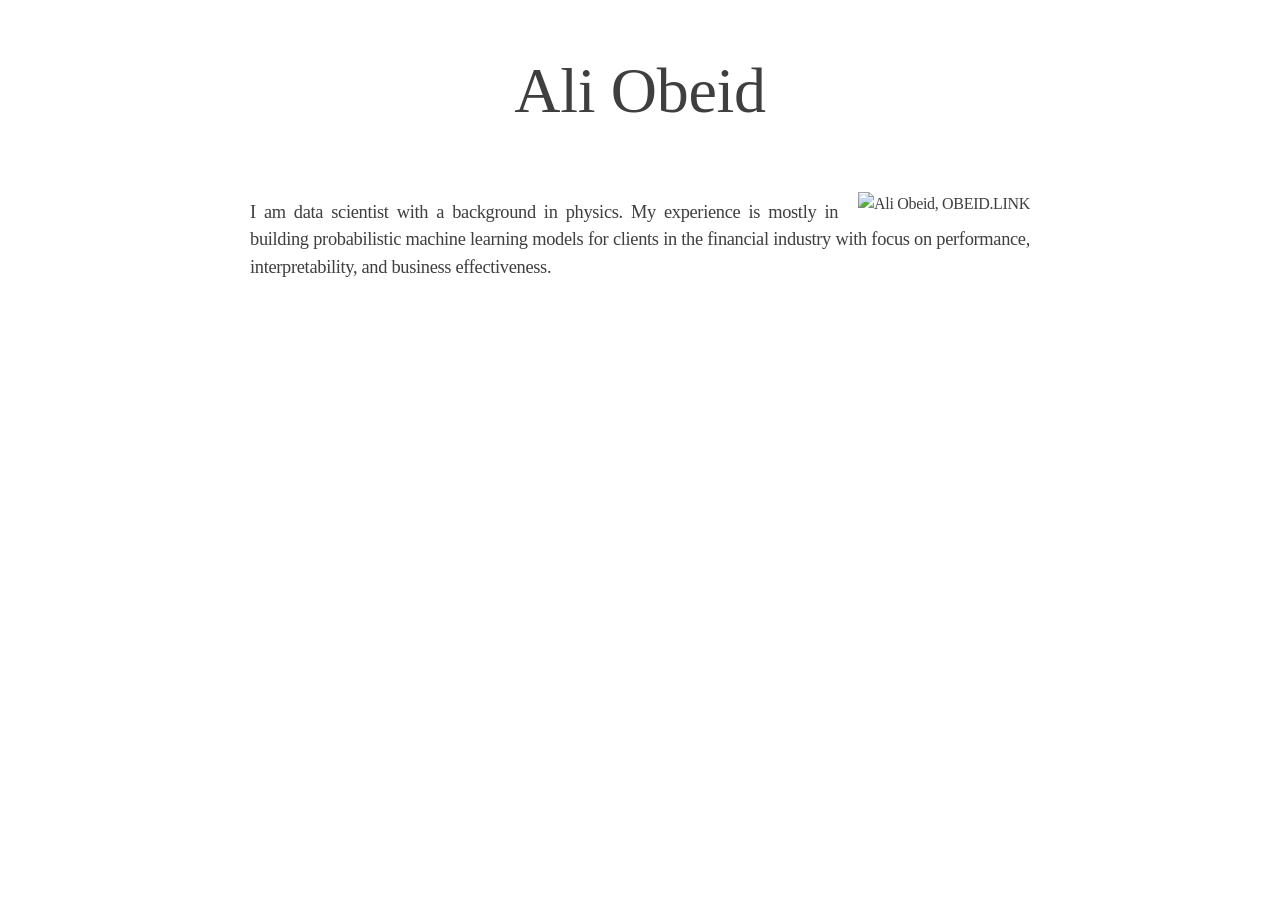
==== index.html @ 1c3c95fd "Update index.html" ====
<!doctype html>
<html lang="en">

<head>
 
    <meta charset="utf-8">
    <meta name="viewport" content="width=device-width, initial-scale=0.5">
    <meta name="Ali Obeid" content="Risk Data Scientist" >

    <link rel="stylesheet" href="../../fonts/Serif/cmun-serif.css" />
    <link rel="stylesheet" href="../../fonts/Serif-Slanted/cmun-serif-slanted.css" />
    <link href="../../css/style.css" rel="stylesheet">

    
    
    <title>Ali Obeid | Risk Data Scientist </title></head>


<body >
  <header>

 
        
        <h1> Ali Obeid </h1> 
    </header>

    <div class="floatrightimgcontainer">
        <img src="img/portrait1.jpg" alt="Ali Obeid, OBEID.LINK" >
    </div>

    <p> I am data scientist with a background in physics. My experience is mostly
        in building probabilistic machine learning models for clients in the 
        financial industry with focus on performance, interpretability,
        and business effectiveness.  


    </p>
    
    
      <footer>
   <!-- Email: </p>  --> <p>
    </footer>
    
</body>



</html>
---- css/style.css ----
* {font-family: 'CMS';letter-spacing:-0.02rem;line-height:1.5}


body {background-color:rgb(255, 255, 255) ;
     color:rgb(63, 63, 63);
     margin: 0 auto; 
    max-width:  800px;
    text-align: justify}


header h1{ 

   
     text-align: center;
     font-weight:normal; 
     font-size:400% }

body p {margin: 60px 10px 10px 10px;font-size:115% ;text-align: justify}

.floatrightimgcontainer{

    margin: 10px 10px 10px 20px;
    float: right;
}
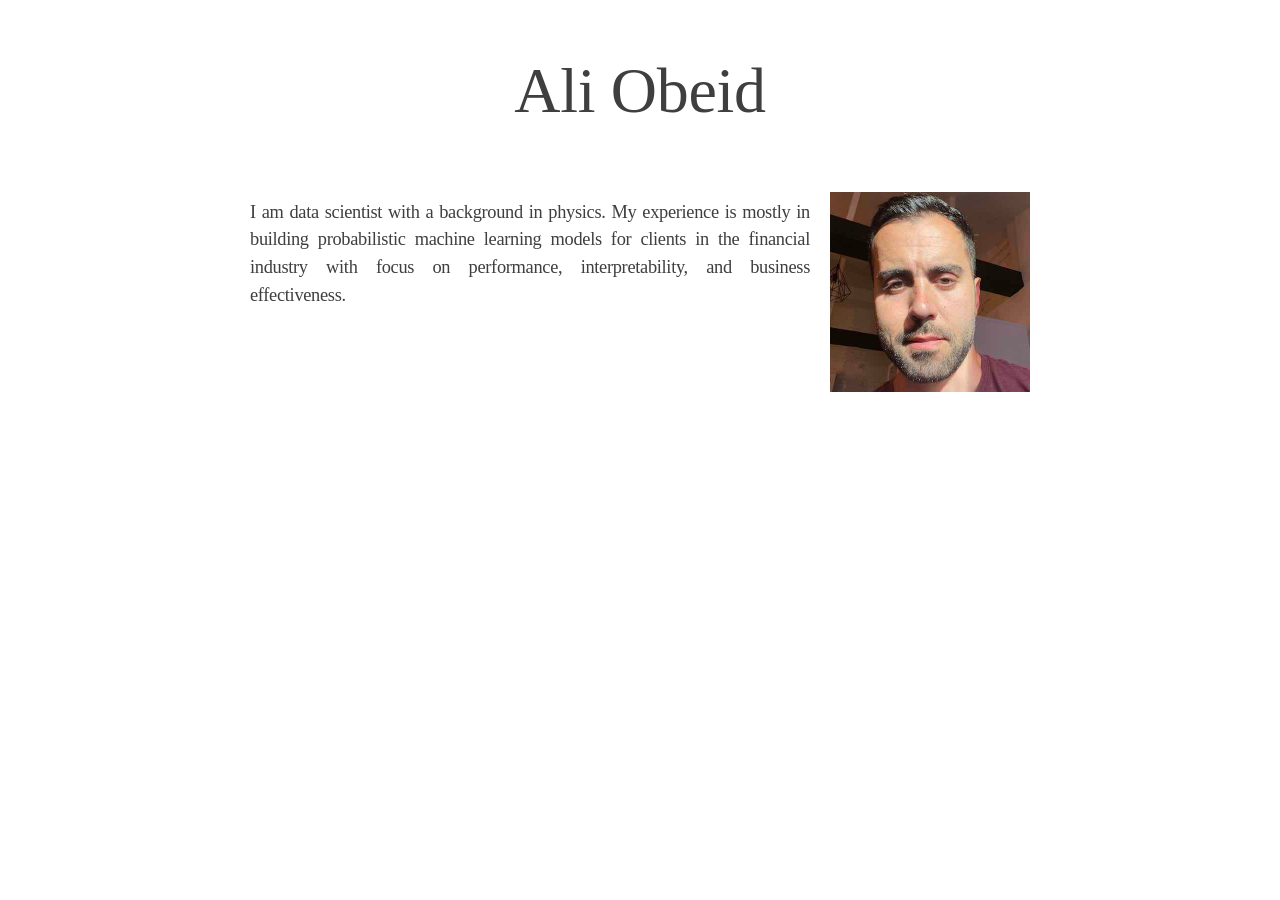
==== commit eb699730: "Update index.html" ====
--- a/index.html
+++ b/index.html
@@ -26,7 +26,7 @@
     </header>
 
     <div class="floatrightimgcontainer">
-        <img src="img/portrait1.jpg" alt="Ali Obeid, OBEID.LINK" >
+        <img src="img/portrait1.jpg" alt="Ali Obeid, OBEID.LINK" width="200">
     </div>
 
     <p> I am data scientist with a background in physics. My experience is mostly
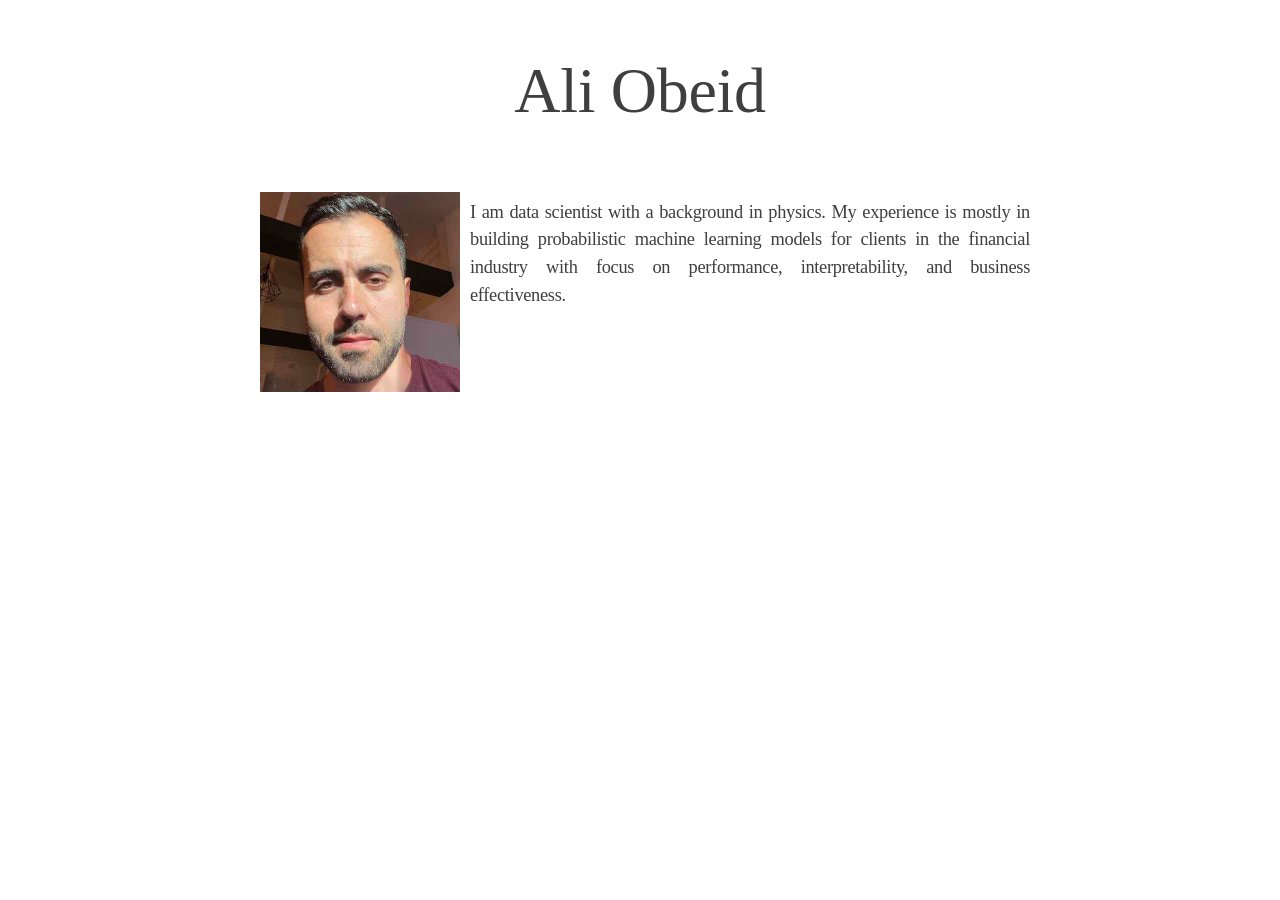
==== commit 7c3fcefd: "Update index.html" ====
--- a/index.html
+++ b/index.html
@@ -19,15 +19,13 @@
 
 <body >
   <header>
+        <h1> Ali Obeid </h1> 
+        <div class="floatrightimgcontainer">
+          <img src="img/portrait1.jpg" alt="Ali Obeid, OBEID.LINK" width="200">
+        </div>
+  </header>
 
- 
-        
-        <h1> Ali Obeid </h1> 
-    </header>
 
-    <div class="floatrightimgcontainer">
-        <img src="img/portrait1.jpg" alt="Ali Obeid, OBEID.LINK" width="200">
-    </div>
 
     <p> I am data scientist with a background in physics. My experience is mostly
         in building probabilistic machine learning models for clients in the 
--- a/css/style.css
+++ b/css/style.css
@@ -20,7 +20,7 @@
 .floatrightimgcontainer{
 
     margin: 10px 10px 10px 20px;
-    float: right;
+    float: left;
 }
 
 
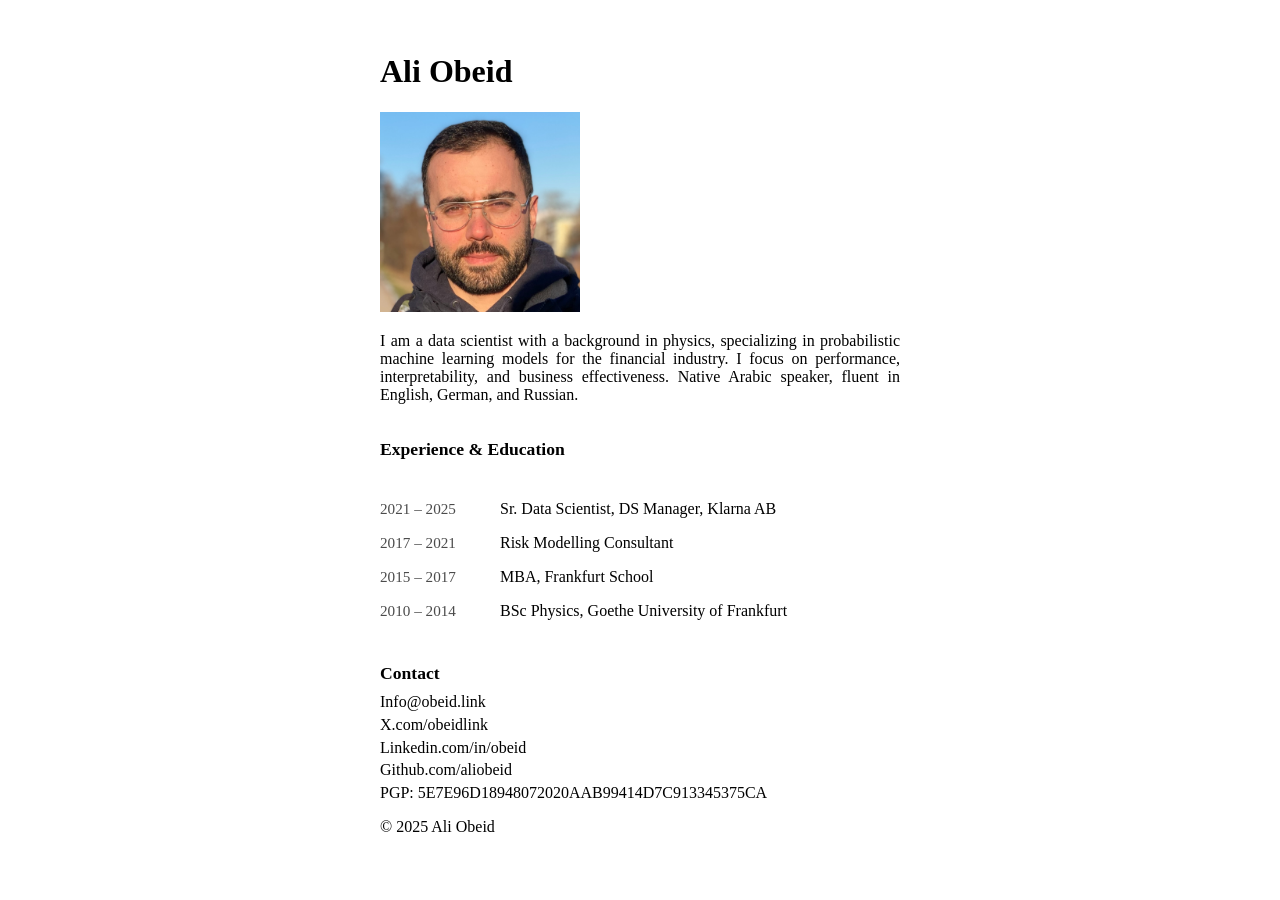
==== commit 3cd58e3c: "site from scratch" ====
--- a/index.html
+++ b/index.html
@@ -1,47 +1,100 @@
-
 <!doctype html>
 <html lang="en">
-
 <head>
- 
     <meta charset="utf-8">
-    <meta name="viewport" content="width=device-width, initial-scale=0.5">
-    <meta name="Ali Obeid" content="Risk Data Scientist" >
-
-    <link rel="stylesheet" href="../../fonts/Serif/cmun-serif.css" />
-    <link rel="stylesheet" href="../../fonts/Serif-Slanted/cmun-serif-slanted.css" />
-    <link href="../../css/style.css" rel="stylesheet">
-
+    <meta name="description" content="Ali Obeid - Risk Data Scientist">
+    <title>Ali Obeid | Risk Data Scientist</title>
+    <style>
+        body {
+            max-width: 65ch;
+            margin: 0 auto;
+            padding: 2em;
+        }
+        @media (prefers-color-scheme: dark) {
+            body {
+                background-color: #1a1a1a;
+                color: #bbbbbb;
+            }
+        }
+        p {
+            text-align: justify;
+        }
+        .cv-table {
+            width: 100%;
+            max-width: 600px;
+            margin: 2em 0;
+            border-collapse: collapse;
+            background: transparent;
+        }
+        
+        .cv-table td {
+            padding: 0.5em 0;
+            border: none;
+            vertical-align: top;
+        }
+        
+        .cv-table .date {
+            width: 120px;
+            opacity: 0.7;
+            font-size: 0.95em;
+        }
+        
+        .cv-table .title {
+            font-weight: normal;
+        }
+        
+        .section-title {
+            margin-top: 2em;
+            margin-bottom: 0.5em;
+            font-size: 1.1em;
+        }
+        
+        .contact-item {
+            margin: 0.3em 0;
+        }
+        
+    </style>
+</head>
+<body>
+    <header>
+        <h1>Ali Obeid</h1>
+        <div class="floatrightimgcontainer">
+            <img src="img/portrait1.jpg" alt="Ali Obeid" width="200">
+        </div>
+    </header>
     
+    <p>
+I am a data scientist with a background in physics, specializing in probabilistic machine learning models for the financial industry. I focus on performance, interpretability, and business effectiveness. Native Arabic speaker, fluent in English, German, and Russian.    </p>
     
-    <title>Ali Obeid | Risk Data Scientist </title></head>
-
-
-<body >
-  <header>
-        <h1> Ali Obeid </h1> 
-        <div class="floatrightimgcontainer">
-          <img src="img/portrait1.jpg" alt="Ali Obeid, OBEID.LINK" width="200">
-        </div>
-  </header>
-
-
-
-    <p> I am data scientist with a background in physics. My experience is mostly
-        in building probabilistic machine learning models for clients in the 
-        financial industry with focus on performance, interpretability,
-        and business effectiveness.  
-
-
-    </p>
+    <h2 class="section-title">Experience & Education</h2>
+    <table class="cv-table">
+        <tr>
+            <td class="date">2021 – 2025</td>
+            <td class="title">Sr. Data Scientist, DS Manager, Klarna AB</td>
+        </tr>
+        <tr>
+            <td class="date">2017 – 2021</td>
+            <td class="title"> Risk Modelling Consultant</td>
+        </tr>
+        <tr>
+            <td class="date">2015 – 2017</td>
+            <td class="title">MBA, Frankfurt School</td>
+        </tr>
+        <tr>
+            <td class="date">2010 – 2014</td>
+            <td class="title">BSc Physics, Goethe University of Frankfurt </td>
+        </tr>
+    </table>
     
+    <h2 class="section-title">Contact</h2>
+    <div class="contact-item">Info@obeid.link</div>
+    <div class="contact-item">X.com/obeidlink</div>
+    <div class="contact-item">Linkedin.com/in/obeid</div>
+    <div class="contact-item">Github.com/aliobeid</div>
+    <div class="contact-item">PGP: 5E7E96D18948072020AAB99414D7C913345375CA </div>
     
-      <footer>
-   <!-- Email: </p>  --> <p>
+    <footer>
+        <p>&copy; 2025 Ali Obeid</p>
     </footer>
-    
 </body>
-
-
-
 </html>
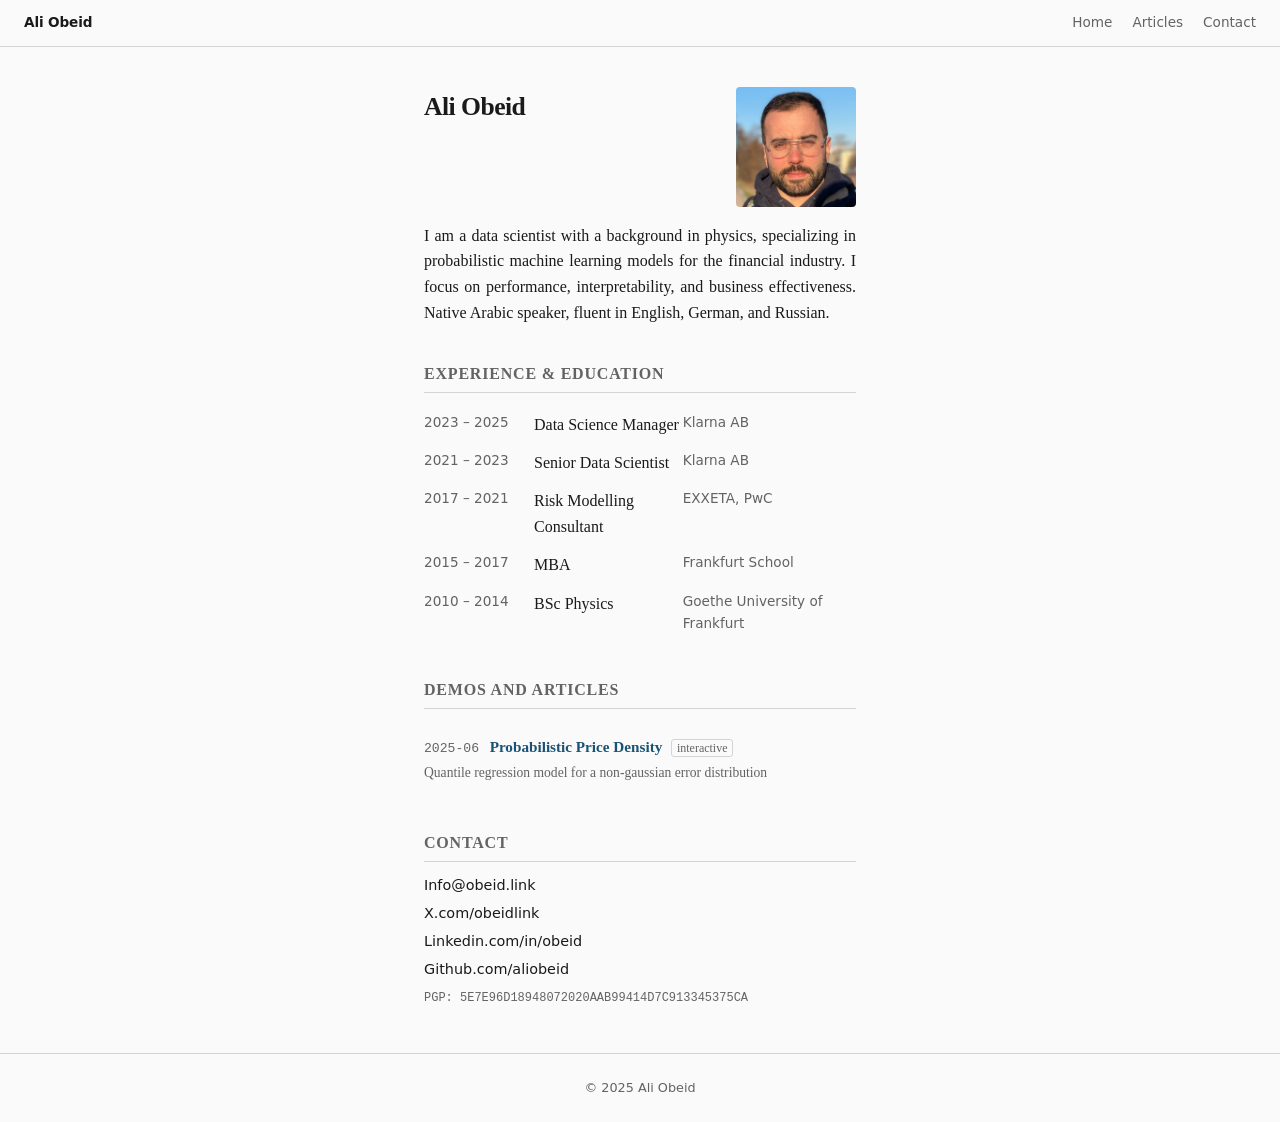
==== commit 2343c6dc: "page refresh" ====
--- a/index.html
+++ b/index.html
@@ -2,99 +2,84 @@
 <html lang="en">
 <head>
     <meta charset="utf-8">
+    <meta name="viewport" content="width=device-width, initial-scale=1.0">
     <meta name="description" content="Ali Obeid - Risk Data Scientist">
-    <title>Ali Obeid | Risk Data Scientist</title>
-    <style>
-        body {
-            max-width: 65ch;
-            margin: 0 auto;
-            padding: 2em;
-        }
-        @media (prefers-color-scheme: dark) {
-            body {
-                background-color: #1a1a1a;
-                color: #bbbbbb;
-            }
-        }
-        p {
-            text-align: justify;
-        }
-        .cv-table {
-            width: 100%;
-            max-width: 600px;
-            margin: 2em 0;
-            border-collapse: collapse;
-            background: transparent;
-        }
-        
-        .cv-table td {
-            padding: 0.5em 0;
-            border: none;
-            vertical-align: top;
-        }
-        
-        .cv-table .date {
-            width: 120px;
-            opacity: 0.7;
-            font-size: 0.95em;
-        }
-        
-        .cv-table .title {
-            font-weight: normal;
-        }
-        
-        .section-title {
-            margin-top: 2em;
-            margin-bottom: 0.5em;
-            font-size: 1.1em;
-        }
-        
-        .contact-item {
-            margin: 0.3em 0;
-        }
-        
-    </style>
+    <title>Ali Obeid</title>
+    <link rel="icon" href="/favicon.svg" type="image/svg+xml">
+    <link rel="stylesheet" href="/shared/style.css">
+    <link rel="stylesheet" href="/home.css">
 </head>
 <body>
-    <header>
-        <h1>Ali Obeid</h1>
-        <div class="floatrightimgcontainer">
-            <img src="img/portrait1.jpg" alt="Ali Obeid" width="200">
+    <nav class="site-nav">
+        <a class="site-nav-name" href="/">Ali Obeid</a>
+        <div class="site-nav-links">
+            <a href="/">Home</a>
+            <a href="#articles">Articles</a>
+            <a href="#contact">Contact</a>
         </div>
-    </header>
-    
-    <p>
-I am a data scientist with a background in physics, specializing in probabilistic machine learning models for the financial industry. I focus on performance, interpretability, and business effectiveness. Native Arabic speaker, fluent in English, German, and Russian.    </p>
-    
-    <h2 class="section-title">Experience & Education</h2>
-    <table class="cv-table">
-        <tr>
-            <td class="date">2021 – 2025</td>
-            <td class="title">Sr. Data Scientist, DS Manager, Klarna AB</td>
-        </tr>
-        <tr>
-            <td class="date">2017 – 2021</td>
-            <td class="title"> Risk Modelling Consultant</td>
-        </tr>
-        <tr>
-            <td class="date">2015 – 2017</td>
-            <td class="title">MBA, Frankfurt School</td>
-        </tr>
-        <tr>
-            <td class="date">2010 – 2014</td>
-            <td class="title">BSc Physics, Goethe University of Frankfurt </td>
-        </tr>
-    </table>
-    
-    <h2 class="section-title">Contact</h2>
-    <div class="contact-item">Info@obeid.link</div>
-    <div class="contact-item">X.com/obeidlink</div>
-    <div class="contact-item">Linkedin.com/in/obeid</div>
-    <div class="contact-item">Github.com/aliobeid</div>
-    <div class="contact-item">PGP: 5E7E96D18948072020AAB99414D7C913345375CA </div>
-    
-    <footer>
-        <p>&copy; 2025 Ali Obeid</p>
+    </nav>
+
+    <main class="page">
+        <div class="intro">
+            <div>
+                <h1>Ali Obeid</h1>
+            </div>
+            <img src="/img/portrait1.jpg" alt="Ali Obeid" class="portrait">
+        </div>
+
+        <p>
+            I am a data scientist with a background in physics, specializing in probabilistic machine learning models for the financial industry. I focus on performance, interpretability, and business effectiveness. Native Arabic speaker, fluent in English, German, and Russian.
+        </p>
+
+        <h2>Experience &amp; Education</h2>
+        <table class="cv-table">
+            <tr>
+                <td class="date">2023 &ndash; 2025</td>
+                <td class="title">Data Science Manager</td>
+                <td class="org">Klarna AB</td>
+            </tr>
+	     <tr>
+                <td class="date">2021 &ndash; 2023</td>
+                <td class="title">Senior Data Scientist</td>
+                <td class="org">Klarna AB</td>
+
+            <tr>
+                <td class="date">2017 &ndash; 2021</td>
+                <td class="title">Risk Modelling Consultant</td>
+		<td class="org">EXXETA, PwC</td>
+            </tr>
+            <tr>
+                <td class="date">2015 &ndash; 2017</td>
+                <td class="title">MBA</td>
+                <td class="org">Frankfurt School</td>
+            </tr>
+            <tr>
+                <td class="date">2010 &ndash; 2014</td>
+                <td class="title">BSc Physics</td>
+                <td class="org">Goethe University of Frankfurt</td>
+            </tr>
+        </table>
+
+        <h2 id="articles">Demos and Articles</h2>
+        <ul class="article-list">
+            <li>
+                <span class="article-date">2025-06</span>
+                <a class="article-title" href="/quantreg/">Probabilistic Price Density</a>
+                <span class="article-tag">interactive</span>
+                <div class="article-desc">Quantile regression model for a non-gaussian error distribution</div>
+            </li>
+        </ul>
+
+        <h2 id="contact">Contact</h2>
+        <div class="contact-item"><a href="mailto:Info@obeid.link">Info@obeid.link</a></div>
+        <div class="contact-item"><a href="https://X.com/obeidlink">X.com/obeidlink</a></div>
+        <div class="contact-item"><a href="https://Linkedin.com/in/obeid">Linkedin.com/in/obeid</a></div>
+        <div class="contact-item"><a href="https://Github.com/aliobeid">Github.com/aliobeid</a></div>
+        <div class="contact-item" style="font-family:var(--mono);font-size:0.75rem;margin-top:0.5rem;color:var(--muted);">PGP: 5E7E96D18948072020AAB99414D7C913345375CA</div>
+    </main>
+
+    <footer class="site-footer">
+        &copy; 2025 Ali Obeid
     </footer>
 </body>
 </html>
--- a/shared/style.css
+++ b/shared/style.css
@@ -0,0 +1,93 @@
+/* ── Base reset ── */
+*, *::before, *::after { box-sizing: border-box; }
+
+/* ── Theme variables ── */
+:root {
+  --bg:      #fafafa;
+  --bg-alt:  #f0f0f0;
+  --panel:   #ffffff;
+  --border:  #d4d4d4;
+  --text:    #1a1a1a;
+  --muted:   #636363;
+  --accent:  #2a2a2a;
+  --link:    #1a5276;
+  --font:    'Charter', 'Bitstream Charter', 'Georgia', 'Times New Roman', serif;
+  --sans:    -apple-system, BlinkMacSystemFont, 'Segoe UI', system-ui, sans-serif;
+  --mono:    'SF Mono', 'Fira Code', 'Cascadia Code', 'Consolas', monospace;
+}
+
+@media (prefers-color-scheme: dark) {
+  :root {
+    --bg:      #141414;
+    --bg-alt:  #1c1c1c;
+    --panel:   #1a1a1a;
+    --border:  #2e2e2e;
+    --text:    #c8c8c8;
+    --muted:   #7a7a7a;
+    --accent:  #d4d4d4;
+    --link:    #7aafcf;
+  }
+}
+
+/* ── Base ── */
+body {
+  font-family: var(--font);
+  background: var(--bg);
+  color: var(--text);
+  margin: 0;
+  padding: 0;
+  line-height: 1.6;
+  -webkit-font-smoothing: antialiased;
+}
+
+a {
+  color: var(--link);
+  text-decoration: none;
+}
+a:hover {
+  text-decoration: underline;
+}
+
+/* ── Site nav ── */
+.site-nav {
+  border-bottom: 1px solid var(--border);
+  padding: 0.75rem 1.5rem;
+  display: flex;
+  align-items: center;
+  gap: 1.5rem;
+  font-family: var(--sans);
+  font-size: 0.85rem;
+}
+.site-nav-name {
+  font-weight: 600;
+  color: var(--text);
+  text-decoration: none;
+  letter-spacing: -0.01em;
+}
+.site-nav-name:hover {
+  text-decoration: none;
+}
+.site-nav-links {
+  display: flex;
+  gap: 1.25rem;
+  margin-left: auto;
+}
+.site-nav-links a {
+  color: var(--muted);
+  text-decoration: none;
+  transition: color 0.15s;
+}
+.site-nav-links a:hover {
+  color: var(--text);
+  text-decoration: none;
+}
+
+/* ── Site footer ── */
+.site-footer {
+  border-top: 1px solid var(--border);
+  padding: 1.5rem;
+  font-family: var(--sans);
+  font-size: 0.8rem;
+  color: var(--muted);
+  text-align: center;
+}
--- a/home.css
+++ b/home.css
@@ -0,0 +1,113 @@
+.page {
+    max-width: 60ch;
+    margin: 0 auto;
+    padding: 2.5rem 1.5rem;
+}
+h1 {
+    font-size: 1.6rem;
+    font-weight: 600;
+    margin: 0 0 0.25rem;
+    letter-spacing: -0.02em;
+}
+.intro {
+    display: flex;
+    justify-content: space-between;
+    align-items: flex-start;
+    gap: 1.5rem;
+}
+.portrait {
+    width: 120px;
+    height: 120px;
+    object-fit: cover;
+    border-radius: 4px;
+    flex-shrink: 0;
+}
+.subtitle {
+    color: var(--muted);
+    font-size: 0.95rem;
+    margin-bottom: 1.75rem;
+}
+p {
+    text-align: justify;
+    hyphens: auto;
+}
+h2 {
+    font-size: 1rem;
+    font-weight: 600;
+    text-transform: uppercase;
+    letter-spacing: 0.05em;
+    color: var(--muted);
+    margin: 2.25rem 0 0.75rem;
+    border-bottom: 1px solid var(--border);
+    padding-bottom: 0.35rem;
+}
+.cv-table {
+    width: 100%;
+    border-collapse: collapse;
+}
+.cv-table td {
+    padding: 0.4rem 0;
+    border: none;
+    vertical-align: top;
+}
+.cv-table .date {
+    width: 110px;
+    color: var(--muted);
+    font-family: var(--sans);
+    font-size: 0.85rem;
+}
+.cv-table .title {
+    font-weight: normal;
+}
+.cv-table .org {
+    color: var(--muted);
+    font-family: var(--sans);
+    font-size: 0.85rem;
+}
+.contact-item {
+    margin: 0.3rem 0;
+    font-family: var(--sans);
+    font-size: 0.9rem;
+}
+.contact-item a {
+    color: inherit;
+    text-decoration: none;
+}
+.contact-item a:hover {
+    text-decoration: underline;
+}
+.article-list {
+    list-style: none;
+    padding: 0;
+}
+.article-list li {
+    padding: 0.6rem 0;
+    border-bottom: 1px solid var(--border);
+}
+.article-list li:last-child {
+    border-bottom: none;
+}
+.article-date {
+    color: var(--muted);
+    font-family: var(--mono);
+    font-size: 0.82rem;
+    margin-right: 0.5em;
+}
+.article-title {
+    font-weight: 600;
+    font-size: 0.95rem;
+}
+.article-tag {
+    font-size: 0.75rem;
+    color: var(--muted);
+    border: 1px solid var(--border);
+    border-radius: 3px;
+    padding: 0.1em 0.4em;
+    margin-left: 0.4em;
+    vertical-align: middle;
+}
+.article-desc {
+    color: var(--muted);
+    font-size: 0.85rem;
+    margin-top: 0.15rem;
+}
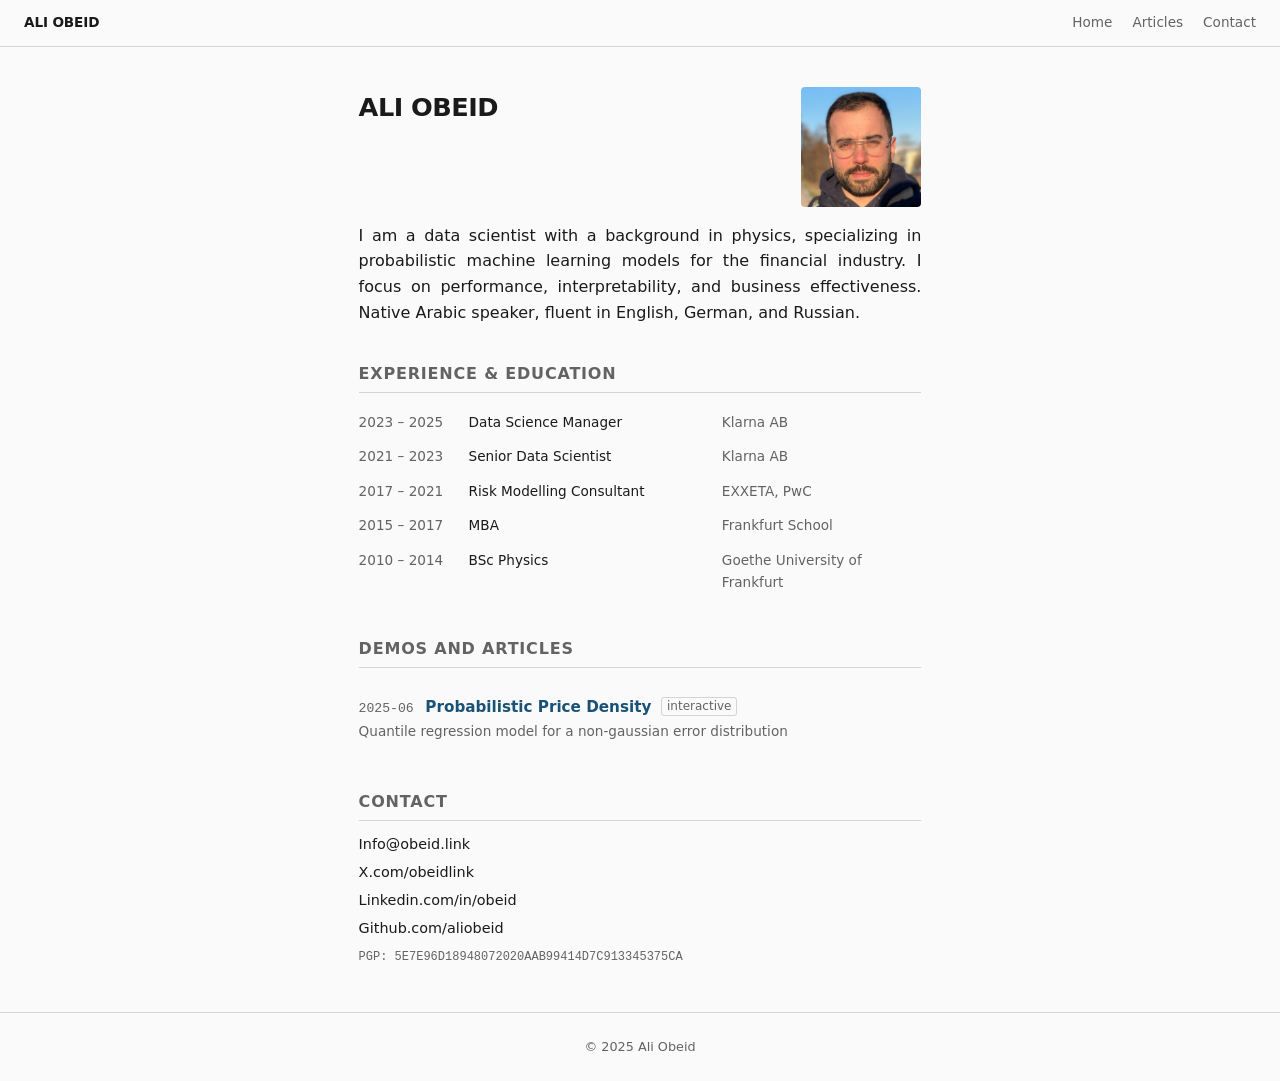
==== commit a05ba413: "small fixes" ====
--- a/index.html
+++ b/index.html
@@ -11,7 +11,7 @@
 </head>
 <body>
     <nav class="site-nav">
-        <a class="site-nav-name" href="/">Ali Obeid</a>
+        <a class="site-nav-name" href="/">ALI OBEID</a>
         <div class="site-nav-links">
             <a href="/">Home</a>
             <a href="#articles">Articles</a>
@@ -22,7 +22,7 @@
     <main class="page">
         <div class="intro">
             <div>
-                <h1>Ali Obeid</h1>
+                <h1>ALI OBEID</h1>
             </div>
             <img src="/img/portrait1.jpg" alt="Ali Obeid" class="portrait">
         </div>
--- a/shared/style.css
+++ b/shared/style.css
@@ -31,7 +31,7 @@
 
 /* ── Base ── */
 body {
-  font-family: var(--font);
+  font-family: var(--sans);
   background: var(--bg);
   color: var(--text);
   margin: 0;
--- a/home.css
+++ b/home.css
@@ -44,6 +44,7 @@
 .cv-table {
     width: 100%;
     border-collapse: collapse;
+    table-layout: fixed;
 }
 .cv-table td {
     padding: 0.4rem 0;
@@ -57,7 +58,10 @@
     font-size: 0.85rem;
 }
 .cv-table .title {
+    width: 45%;
     font-weight: normal;
+    font-family: var(--sans);
+    font-size: 0.85rem;
 }
 .cv-table .org {
     color: var(--muted);
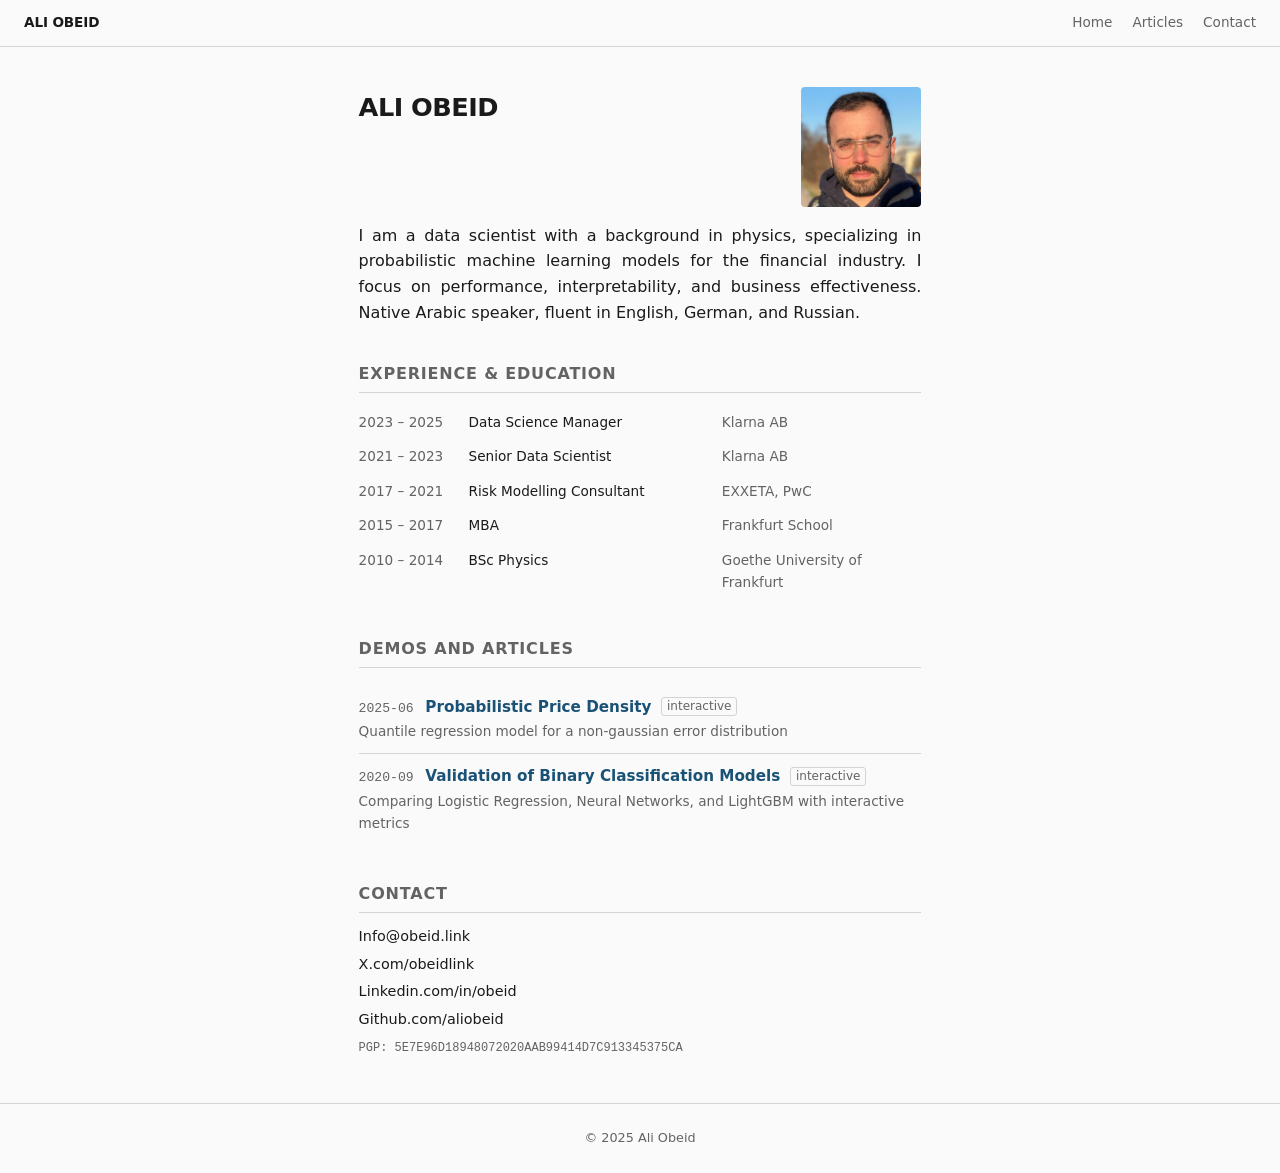
==== commit 512bdbab: "binary validation article" ====
--- a/index.html
+++ b/index.html
@@ -6,7 +6,7 @@
     <meta name="description" content="Ali Obeid - Risk Data Scientist">
     <title>Ali Obeid</title>
     <link rel="icon" href="/favicon.svg" type="image/svg+xml">
-    <link rel="stylesheet" href="/shared/style.css">
+    <link rel="stylesheet" href="/shared/style.css?v=2">
     <link rel="stylesheet" href="/home.css">
 </head>
 <body>
@@ -68,6 +68,12 @@
                 <span class="article-tag">interactive</span>
                 <div class="article-desc">Quantile regression model for a non-gaussian error distribution</div>
             </li>
+            <li>
+                <span class="article-date">2020-09</span>
+                <a class="article-title" href="/binary-validation/">Validation of Binary Classification Models</a>
+                <span class="article-tag">interactive</span>
+                <div class="article-desc">Comparing Logistic Regression, Neural Networks, and LightGBM with interactive metrics</div>
+            </li>
         </ul>
 
         <h2 id="contact">Contact</h2>
--- a/shared/style.css
+++ b/shared/style.css
@@ -82,6 +82,44 @@
   text-decoration: none;
 }
 
+/* ── Shared interactive variables ── */
+:root {
+  --panel2:  #f0f0f0;
+  --btn-accent: #f7931a;
+  --blue:    #1a5276;
+}
+@media (prefers-color-scheme: dark) {
+  :root {
+    --panel2:  #1c1c1c;
+    --blue:    #58a6ff;
+  }
+}
+
+/* ── Shared controls ── */
+.ctrl-label { font-size: 10px; color: var(--muted); text-transform: uppercase; letter-spacing: 0.6px; font-weight: 600; }
+.ctrl-sep   { width: 1px; height: 20px; background: var(--border); flex-shrink: 0; }
+
+.btn {
+  padding: 4px 10px;
+  background: var(--panel2);
+  border: 1px solid var(--border);
+  border-radius: 5px;
+  color: var(--muted);
+  font-size: 11px;
+  cursor: pointer;
+  transition: all 0.15s;
+  font-family: var(--sans);
+  white-space: nowrap;
+  user-select: none;
+}
+.btn:hover { background: var(--bg-alt); color: var(--text); border-color: var(--muted); }
+.btn.active      { background: rgba(247,147,26,.12); border-color: var(--btn-accent); color: var(--btn-accent); }
+.btn.active-blue { background: rgba(88,166,255,.10);  border-color: var(--blue);       color: var(--blue); }
+.btn-group { display: flex; gap: 2px; }
+.btn-group .btn             { border-radius: 0; }
+.btn-group .btn:first-child { border-radius: 5px 0 0 5px; }
+.btn-group .btn:last-child  { border-radius: 0 5px 5px 0; }
+
 /* ── Site footer ── */
 .site-footer {
   border-top: 1px solid var(--border);
